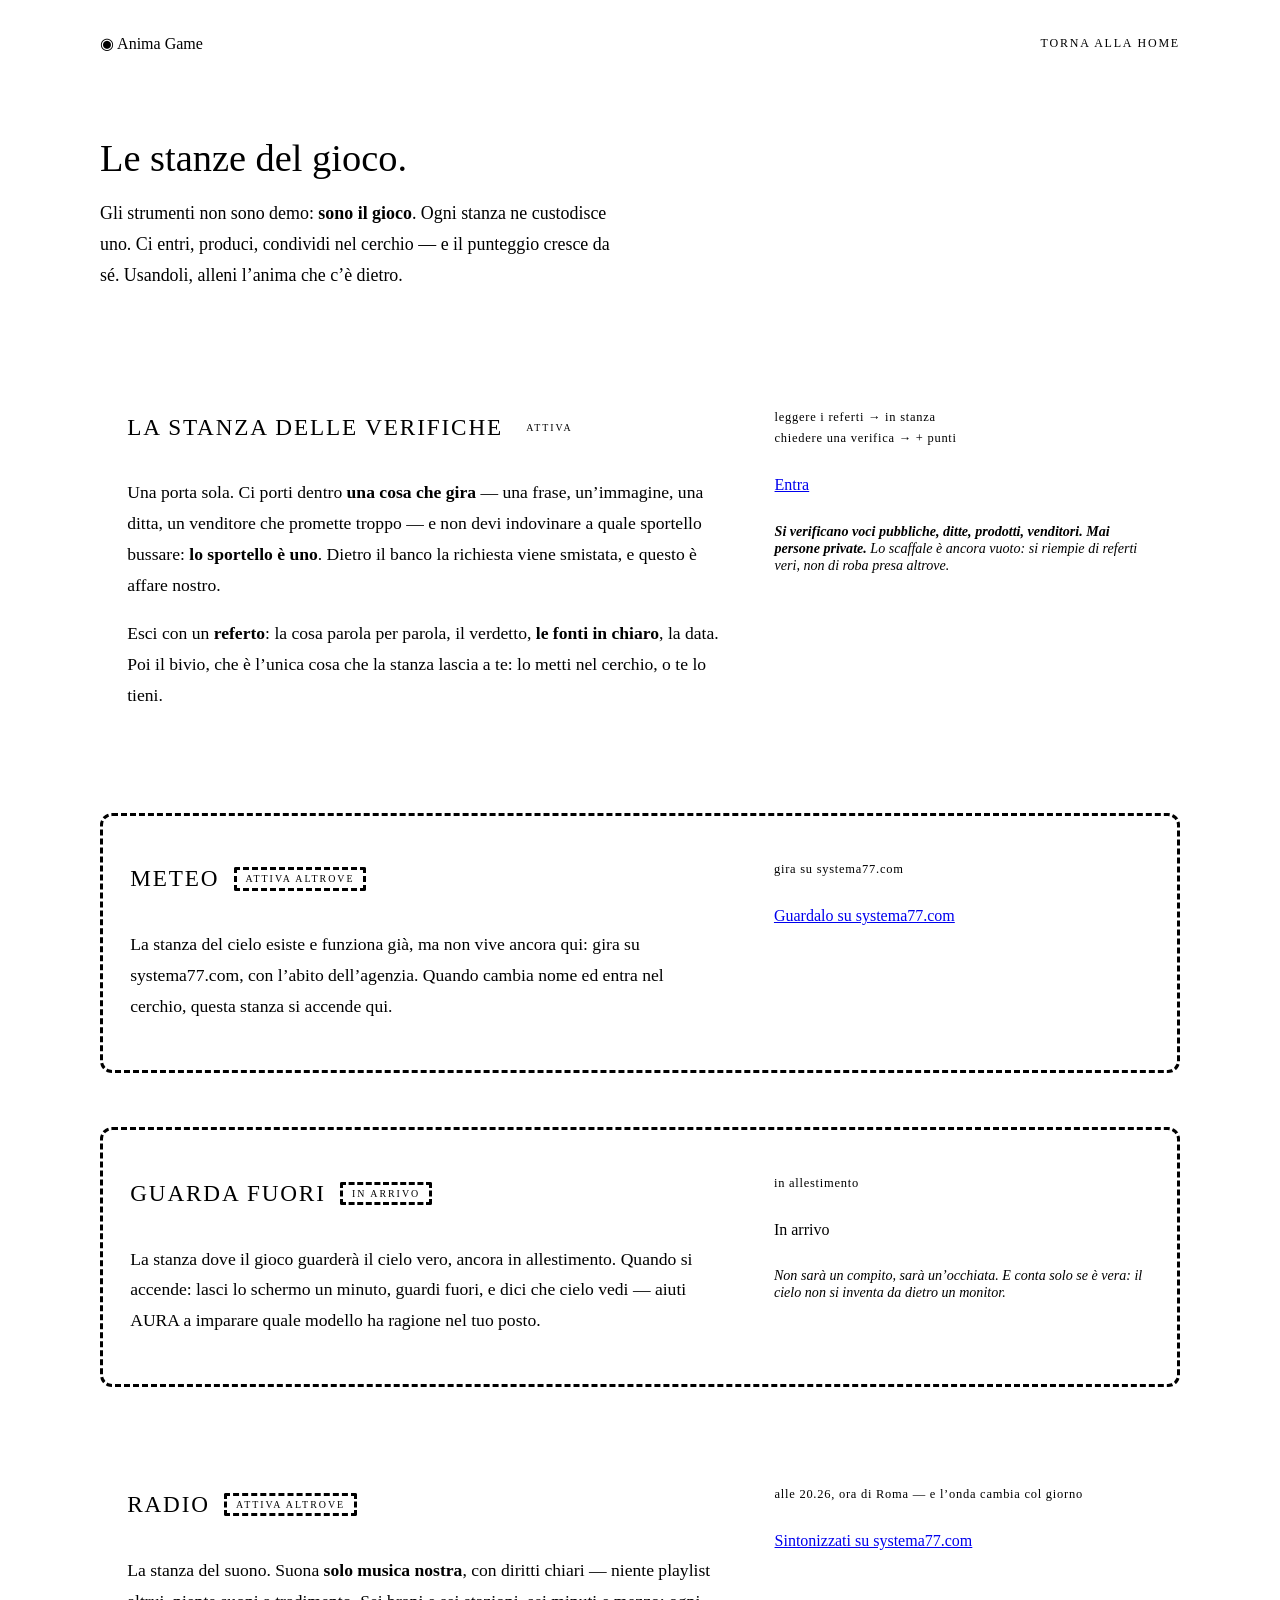
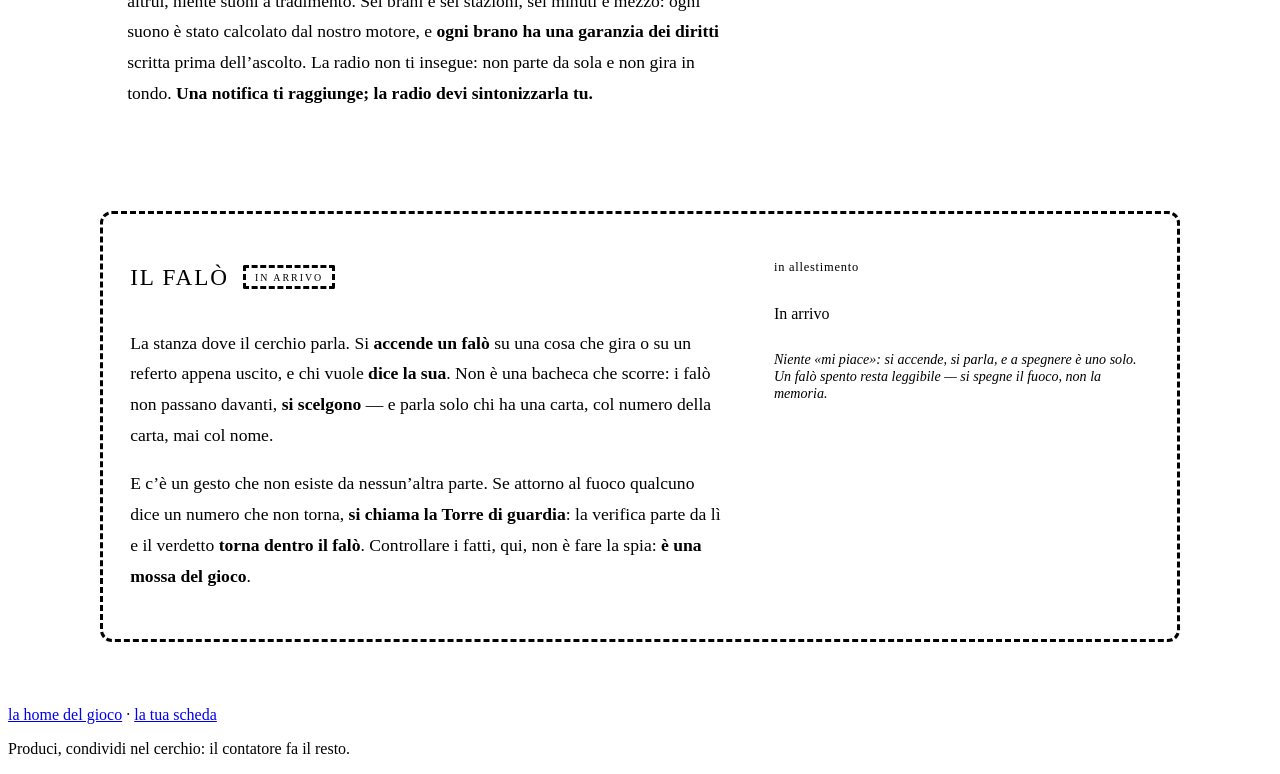
==== strumenti.html @ 0161a8e8 "La radio non e' piu' «in accordatura»: e' accesa, e vive altrove Il giro della galassia l'ha trovata" ====
<!doctype html>
<html lang="it">
<head>
<meta charset="utf-8">
<meta name="viewport" content="width=device-width, initial-scale=1">
<title>Le stanze — ANIMA GAME</title>
<meta name="description" content="Le stanze di ANIMA GAME: verifiche, meteo, radio, il falò. Gli strumenti sono il gioco.">
<link rel="icon" type="image/svg+xml" href="assets/favicon.svg">
<link rel="preconnect" href="https://fonts.googleapis.com">
<link rel="preconnect" href="https://fonts.gstatic.com" crossorigin>
<link rel="stylesheet" href="https://fonts.googleapis.com/css2?family=Newsreader:ital,opsz,wght@0,6..72,400;0,6..72,600;1,6..72,400&family=Share+Tech+Mono&display=swap">
<link rel="stylesheet" href="assets/stile.css">
<style>
  .testata {
    max-width: 1080px;
    margin: 0 auto;
    padding: 1.6rem 1.5rem 0;
    display: flex;
    justify-content: space-between;
    align-items: center;
    gap: 1rem;
  }
  .testata a {
    font-family: var(--font-mono);
    font-size: .75rem;
    letter-spacing: .15em;
    text-transform: uppercase;
    color: var(--muto);
    text-decoration: none;
    border-bottom: 1px solid var(--linea);
  }
  .testata a:hover { color: var(--verde); border-color: var(--verde); }

  .apertura {
    max-width: 1080px;
    margin: 0 auto;
    padding: 3.2rem 1.5rem 0;
    animation: salita .7s ease-out both;
  }
  .apertura h1 {
    font-size: clamp(1.6rem, 4.5vw, 2.4rem);
    font-weight: 400;
    margin-bottom: .8rem;
  }
  .apertura h1 b { color: var(--verde); font-weight: 400; }
  .apertura .sotto {
    color: var(--muto);
    max-width: 58ch;
    font-size: clamp(1rem, 2.2vw, 1.12rem);
    line-height: 1.75;
  }
  .apertura .sotto strong { color: var(--carta); }

  .stanza {
    max-width: 1080px;
    margin: 0 auto;
    padding: 3.4rem 1.5rem 0;
    scroll-margin-top: 1.5rem;
  }
  .stanza:last-of-type { padding-bottom: 4rem; }
  .stanza-corpo {
    background: var(--fondo);
    border: 1px solid var(--linea);
    border-radius: 12px;
    padding: 1.9rem 1.7rem;
    display: grid;
    grid-template-columns: 1fr;
    gap: 1.1rem;
  }
  @media (min-width: 760px) {
    .stanza-corpo { grid-template-columns: 3fr 2fr; align-items: start; gap: 2rem; }
  }
  .stanza.spenta .stanza-corpo { border-style: dashed; }
  /* Vero e funzionante, ma non ancora di casa qui: verde (funziona) + bordo
     tratteggiato (non ha ancora la sua stanza nel cerchio). Stessa regola di
     index.html (JUDY, 2026-09-04); estesa qui da D.R.A.G.O. lo stesso giorno. */
  /* Il badge di stato non aveva NESSUNA regola in questa pagina: «attiva» e
     «in arrivo» uscivano come testo nudo, nel font del corpo. Stesse regole di
     index.html, così le due pagine dicono la stessa cosa nello stesso modo. */
  .stato {
    font-family: var(--font-mono);
    font-size: .62rem;
    letter-spacing: .2em;
    text-transform: uppercase;
    color: var(--verde);
    border: 1px solid var(--linea);
    border-radius: 2px;
    padding: .2rem .55rem;
    white-space: nowrap;
  }
  .stato.spento { color: var(--muto); border-style: dashed; }
  .stato.altrove { border-style: dashed; }
  .stanza.altrove .stanza-corpo { border-style: dashed; }
  .stanza-testa {
    display: flex;
    align-items: center;
    gap: .9rem;
    margin-bottom: .7rem;
  }
  .stanza-testa h2 {
    font-family: var(--font-mono);
    font-size: clamp(1.15rem, 3vw, 1.45rem);
    letter-spacing: .08em;
    text-transform: uppercase;
    color: var(--carta);
    font-weight: 400;
  }
  .stanza-desc {
    color: var(--muto);
    font-size: clamp(1rem, 2.2vw, 1.1rem);
    line-height: 1.75;
  }
  .stanza-desc strong { color: var(--carta); }
  .stanza-lato {
    border-left: 2px solid var(--verde);
    padding-left: 1.2rem;
    display: flex;
    flex-direction: column;
    gap: .9rem;
  }
  .stanza.spenta .stanza-lato { border-left-color: var(--linea); }
  .stanza-punti {
    font-family: var(--font-mono);
    font-size: .78rem;
    letter-spacing: .06em;
    line-height: 1.7;
    color: var(--muto);
  }
  .stanza-punti b { color: var(--verde); font-weight: 400; }
  .stanza-nota {
    font-size: .88rem;
    font-style: italic;
    color: var(--muto);
  }
</style>
</head>
<body>

  <header class="testata">
    <span class="marca">&#9673; Anima Game</span>
    <a href="gioco.html">torna alla home</a>
  </header>

  <section class="apertura">
    <h1>Le <b>stanze</b> del gioco.</h1>
    <p class="sotto">Gli strumenti non sono demo: <strong>sono il gioco</strong>.
       Ogni stanza ne custodisce uno. Ci entri, produci, condividi nel cerchio —
       e il punteggio cresce da sé. Usandoli, alleni l&rsquo;anima che c&rsquo;è dietro.</p>
  </section>

  <!-- ═══ LA PORTA UNICA DELLE VERIFICHE ═══
       Ordine del Direttore, 30/08: UNA porta di verifica invece di due —
       «se non è chiaro, il giocatore sbaglierà». Qui c'erano due stanze
       (affermazioni da una parte, contenuti sospetti dall'altra) e il
       giocatore doveva scegliere PRIMA di sapere cosa aveva in mano: una
       decisione nostra, scaricata su di lui. Adesso è un banco solo, e chi
       smista sta dietro.
       ⛔ I due «Entra» puntavano a cyberboomer.io — il banco privato del
       Direttore, dove il giocatore non entrerà. Tolti: la stanza è in casa,
       ed è `verifiche.html`.
       ⬜ NOME-DEFINITIVO: «la stanza delle verifiche» è un segnaposto neutro.
       Il nome vero lo sceglie il Direttore. Qui e nel <h2> qui sotto. -->
  <section class="stanza" id="verifiche">
    <div class="stanza-corpo">
      <div>
        <div class="stanza-testa">
          <h2 data-nome="segnaposto">La stanza delle verifiche</h2>
          <span class="stato">attiva</span>
        </div>
        <p class="stanza-desc">Una porta sola. Ci porti dentro <strong>una cosa che
           gira</strong> — una frase, un&rsquo;immagine, una ditta, un venditore che
           promette troppo — e non devi indovinare a quale sportello bussare:
           <strong>lo sportello è uno</strong>. Dietro il banco la richiesta viene
           smistata, e questo è affare nostro.</p>
        <p class="stanza-desc" style="margin-top:1rem">Esci con un <strong>referto</strong>:
           la cosa parola per parola, il verdetto, <strong>le fonti in chiaro</strong>,
           la data. Poi il bivio, che è l&rsquo;unica cosa che la stanza lascia a te:
           lo metti nel cerchio, o te lo tieni.</p>
      </div>
      <div class="stanza-lato">
        <p class="stanza-punti">leggere i referti → in stanza<br>chiedere una verifica → <b>+ punti</b></p>
        <a class="btn" href="verifiche.html">Entra</a>
        <p class="stanza-nota"><b>Si verificano voci pubbliche, ditte, prodotti,
           venditori. Mai persone private.</b> Lo scaffale è ancora vuoto: si riempie
           di referti veri, non di roba presa altrove.</p>
      </div>
    </div>
  </section>

  <!-- Era "in arrivo": falso dal 19/08, il motore (AURA) è online. Non ha ancora
       una stanza sua qui dentro, quindi non è "attiva" come le altre: è vera e
       funziona altrove. Nessun indirizzo cyberboomer.io ai giocatori: l'indirizzo
       pubblico è quello dell'agenzia. Stessa correzione di index.html. -->
  <section class="stanza altrove" id="meteo">
    <div class="stanza-corpo">
      <div>
        <div class="stanza-testa"><h2>Meteo</h2><span class="stato altrove">attiva altrove</span></div>
        <p class="stanza-desc">La stanza del cielo esiste e funziona gi&agrave;, ma non vive ancora qui:
           gira su systema77.com, con l&rsquo;abito dell&rsquo;agenzia. Quando cambia
           nome ed entra nel cerchio, questa stanza si accende qui.</p>
      </div>
      <div class="stanza-lato">
        <p class="stanza-punti">gira su systema77.com</p>
        <a class="btn" href="https://systema77.com/aura.html">Guardalo su systema77.com</a>
      </div>
    </div>
  </section>

  <!-- Stanza «guarda fuori» (nome di lavoro) — parole di ECHO, AURA/PAROLE-AURA-2077.md §g.
       Stato di default: in arrivo (AURA.ACCESE è false in assets/config.js). Lo script in
       fondo alla pagina la accende quando il backend risponde davvero: un solo punto da
       cambiare (config.js), qui non si tocca nulla a mano.
       ⛔ Nessun numero di punti in chiaro — dottrina della home («non ce n'è una quinta»). -->
  <section class="stanza spenta" id="guarda-fuori">
    <div class="stanza-corpo">
      <div>
        <div class="stanza-testa"><h2>Guarda fuori</h2><span class="stato spento">in arrivo</span></div>
        <p class="stanza-desc" data-stato="spenta">La stanza dove il gioco guarderà il cielo vero,
           ancora in allestimento. Quando si accende: lasci lo schermo un minuto, guardi fuori,
           e dici che cielo vedi — aiuti AURA a imparare quale modello ha ragione nel tuo posto.</p>
        <p class="stanza-desc" data-stato="attiva" hidden>La stanza dove il gioco guarda il cielo
           vero. Lasci lo schermo un minuto, ti affacci &mdash; o esci &mdash; e dici che cielo vedi
           e che vento senti, nel tuo posto. AURA lo confronta con i tre modelli che prova ogni sera,
           e impara chi ha ragione lì, non in generale.</p>
        <p class="stanza-desc" data-stato="attiva" hidden style="margin-top:1rem">Non è un compito,
           è un&rsquo;occhiata: un cielo, un vento, una riga se vuoi. Una al giorno per posto &mdash;
           così il cerchio insegna al motore a fidarsi del posto giusto.</p>
      </div>
      <div class="stanza-lato">
        <p class="stanza-punti" data-stato="spenta">in allestimento</p>
        <p class="stanza-punti" data-stato="attiva" hidden>un minuto &rarr; punti, ogni giorno</p>
        <span class="btn presto" id="guarda-fuori-btn" aria-disabled="true">In arrivo</span>
        <p class="stanza-nota" data-stato="spenta">Non sarà un compito, sarà un&rsquo;occhiata. E conta
           solo se è vera: il cielo non si inventa da dietro un monitor.</p>
      </div>
    </div>
  </section>

  <section class="stanza" id="radio">
    <div class="stanza-corpo">
      <div>
        <!-- ⚠️ 14/09 — qui c'era scritto «05/09: il Direttore ha aperto la radio
             e non suona». Vero quel giorno, falso dal 06/09: la radio non era
             rotta, non parte da sola per dottrina. ACCESA nel registro dal
             14/09, e vive su systema77.com: «attiva altrove», come AURA. — JUDY -->
        <div class="stanza-testa"><h2>Radio</h2><span class="stato altrove">attiva altrove</span></div>
        <p class="stanza-desc">La stanza del suono. Suona <strong>solo musica nostra</strong>,
           con diritti chiari — niente playlist altrui, niente suoni a tradimento.
           Sei brani e sei stazioni, sei minuti e mezzo: ogni suono è stato calcolato dal
           nostro motore, e <strong>ogni brano ha una garanzia dei diritti</strong> scritta
           prima dell&rsquo;ascolto. La radio non ti insegue: non parte da sola e non gira
           in tondo. <strong>Una notifica ti raggiunge; la radio devi sintonizzarla tu.</strong></p>
      </div>
      <div class="stanza-lato">
        <p class="stanza-punti">alle 20.26, ora di Roma &mdash; e l&rsquo;onda cambia col giorno</p>
        <a class="btn" href="https://systema77.com/radio.html">Sintonizzati su systema77.com</a>
      </div>
    </div>
  </section>

  <!-- Stanza D — IL FALÒ. Ordine del Direttore 08/08, direzione JUDY
       (JUDY/PROGETTO-FALO-interazioni-cerchio.md · fase F1 «si parla» = ECHO+SQUELCH).
       ⛔ NESSUN NUMERO: i punti del falò (v1.1) aspettano la ratifica del Direttore.
       ⛔ Lessico vietato: forum, thread, feed, commenti, post, social, moderatori. -->
  <section class="stanza spenta" id="falo">
    <div class="stanza-corpo">
      <div>
        <div class="stanza-testa"><h2>Il falò</h2><span class="stato spento">in arrivo</span></div>
        <p class="stanza-desc">La stanza dove il cerchio parla. Si <strong>accende un
           falò</strong> su una cosa che gira o su un referto appena uscito, e chi vuole
           <strong>dice la sua</strong>. Non è una bacheca che scorre: i falò non passano
           davanti, <strong>si scelgono</strong> — e parla solo chi ha una carta,
           col numero della carta, mai col nome.</p>
        <p class="stanza-desc" style="margin-top:1rem">E c&rsquo;è un gesto che non
           esiste da nessun&rsquo;altra parte. Se attorno al fuoco qualcuno dice un
           numero che non torna, <strong>si chiama la Torre di guardia</strong>: la
           verifica parte da lì e il verdetto <strong>torna dentro il falò</strong>.
           Controllare i fatti, qui, non è fare la spia: <strong>è una mossa del
           gioco</strong>.</p>
      </div>
      <div class="stanza-lato">
        <p class="stanza-punti">in allestimento</p>
        <span class="btn presto" aria-disabled="true">In arrivo</span>
        <p class="stanza-nota">Niente «mi piace»: si accende, si parla, e a spegnere
           è uno solo. Un falò spento resta leggibile — si spegne il fuoco, non la memoria.</p>
      </div>
    </div>
  </section>

  <footer class="footer">
    <div class="footer-domini">
      <a href="gioco.html">la home del gioco</a>
      <span class="sep">&middot;</span>
      <a href="scheda.html">la tua scheda</a>
    </div>
    <p class="footer-nota">Produci, condividi nel cerchio: il contatore fa il resto.</p>
  </footer>

<!-- ⛔ Qui c'era uno <script> che leggeva la data dell'ultima risposta da
     un file di dati sulla console (`cyberboomer.io/data/…`). Il pescaggio è tolto il
     30/08: cyberboomer.io è il banco privato del Direttore, non una sorgente
     del gioco, e questa pagina è pubblica due volte (sito + raw).
     Il principio di quello script resta buono e vale ancora: una data scritta
     a mano invecchia il giorno dopo e nessuno se ne accorge. Quando SQUELCH
     accende `GET /verifiche` (contratto in `assets/config.js`), la riga torna
     — letta dai referti veri del gioco. Fino ad allora non si scrive niente:
     nessuna data è meglio di una data vecchia, e MOLTO meglio di una presa
     dal banco sbagliato. -->
<!-- Accende la stanza «guarda fuori» SOLO se il backend esiste ed è dichiarato
     acceso in assets/config.js — stesso principio di degrado onesto delle
     altre stanze: di default la sezione sopra resta "in arrivo", nessuna finta. -->
<script src="assets/config.js"></script>
<script>
(function () {
  var CFG = window.AnimaConfig || {};
  var AURA = CFG.AURA || {};
  var stanza = document.getElementById('guarda-fuori');
  if (!stanza || !(CFG.BACKEND_URL && AURA.ACCESE)) return;

  stanza.classList.remove('spenta');
  var stato = stanza.querySelector('.stato');
  if (stato) { stato.textContent = 'attiva'; stato.classList.remove('spento'); }

  var tutte = stanza.querySelectorAll('[data-stato]');
  for (var i = 0; i < tutte.length; i++) {
    tutte[i].hidden = (tutte[i].getAttribute('data-stato') !== 'attiva');
  }

  var bottone = document.getElementById('guarda-fuori-btn');
  if (bottone) {
    var a = document.createElement('a');
    a.className = 'btn';
    a.href = 'guarda-fuori.html';
    a.textContent = 'Entra';
    bottone.replaceWith(a);
  }
})();
</script>
<!-- creato da ECHO, 2026-08-02, su direzione JUDY
     · le due porte di verifica diventano una, JUDY 2026-08-30
     · stanza «guarda fuori» (nome di lavoro) e accensione condizionale, JUDY 2026-09-04 -->
</body>
</html>
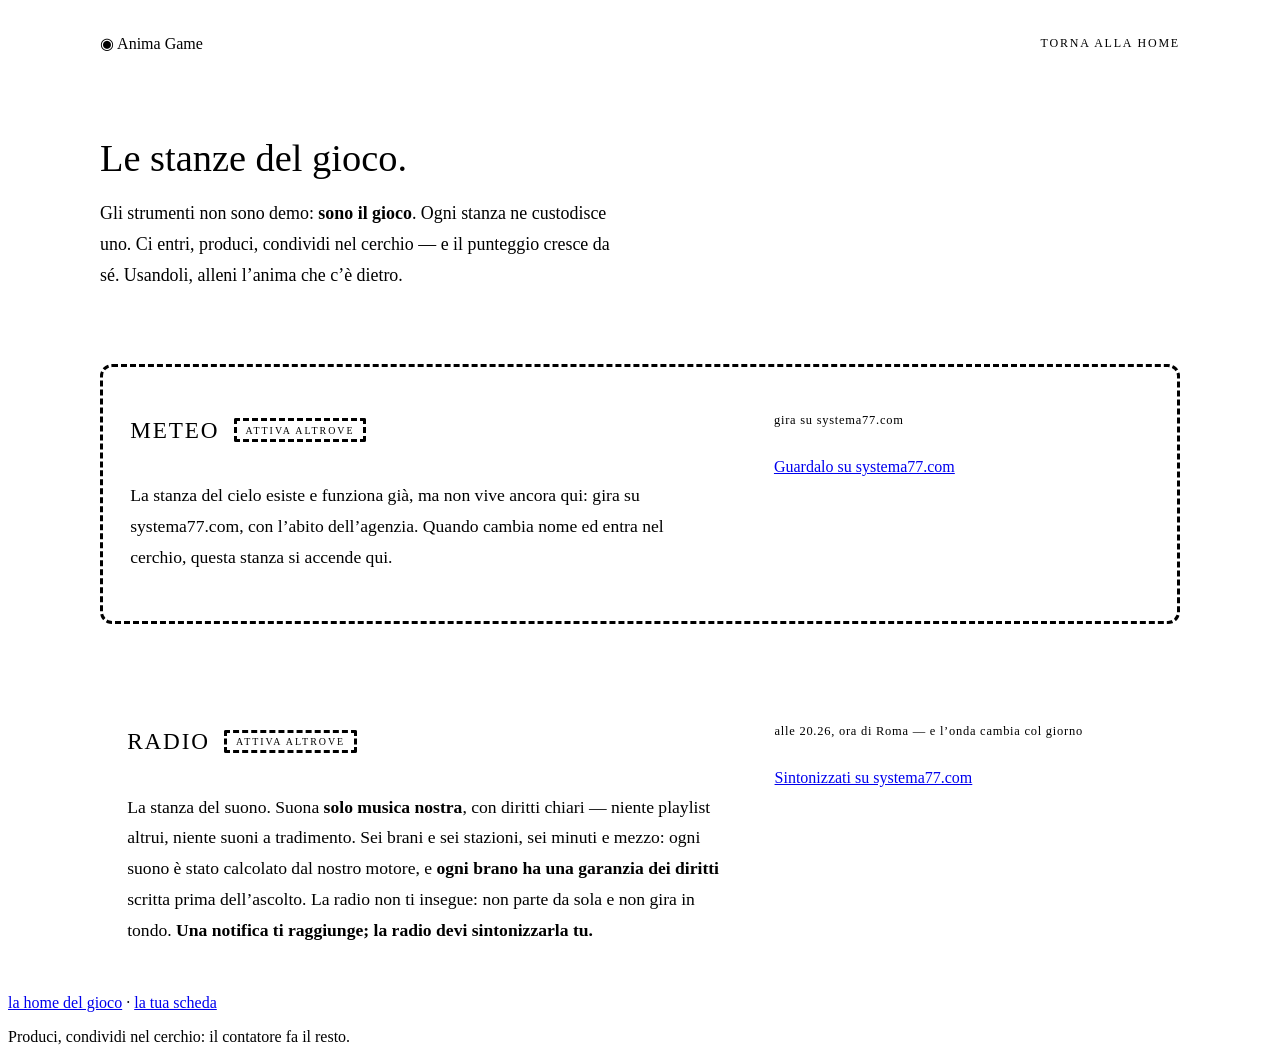
==== commit 3e4dac25: "Le stanze si accendono dalla macchina, non dalla penna Ordine del Direttore, 15/09: una stanza spent" ====
--- a/strumenti.html
+++ b/strumenti.html
@@ -10,6 +10,16 @@
 <link rel="preconnect" href="https://fonts.gstatic.com" crossorigin>
 <link rel="stylesheet" href="https://fonts.googleapis.com/css2?family=Newsreader:ital,opsz,wght@0,6..72,400;0,6..72,600;1,6..72,400&family=Share+Tech+Mono&display=swap">
 <link rel="stylesheet" href="assets/stile.css">
+<style>
+/* ⚠️ `hidden` È UN ATTRIBUTO, E QUALUNQUE `display:` DEL FOGLIO LO BATTE.
+   Misurato il 15/09 in un browser vero: in gioco.html le tre stanze governate
+   dalla macchina restavano VISIBILI con hidden messo, perche' `.card` dichiara
+   un display. L'interruttore c'era e la pagina lo ignorava — lo stesso guasto
+   che questa regola esiste per chiudere, un piano piu' sotto.
+   Vale SOLO per le stanze legate a config.js: non tocca nessun altro hidden.
+   — JUDY 15/09 */
+[data-macchina][hidden]{display:none!important}
+</style>
 <style>
   .testata {
     max-width: 1080px;
@@ -160,7 +170,7 @@
        ed è `verifiche.html`.
        ⬜ NOME-DEFINITIVO: «la stanza delle verifiche» è un segnaposto neutro.
        Il nome vero lo sceglie il Direttore. Qui e nel <h2> qui sotto. -->
-  <section class="stanza" id="verifiche">
+  <section class="stanza" id="verifiche" data-macchina="VERIFICHE.ACCESE" hidden>
     <div class="stanza-corpo">
       <div>
         <div class="stanza-testa">
@@ -211,7 +221,7 @@
        fondo alla pagina la accende quando il backend risponde davvero: un solo punto da
        cambiare (config.js), qui non si tocca nulla a mano.
        ⛔ Nessun numero di punti in chiaro — dottrina della home («non ce n'è una quinta»). -->
-  <section class="stanza spenta" id="guarda-fuori">
+  <section class="stanza spenta" id="guarda-fuori" data-macchina="AURA.ACCESE" hidden>
     <div class="stanza-corpo">
       <div>
         <div class="stanza-testa"><h2>Guarda fuori</h2><span class="stato spento">in arrivo</span></div>
@@ -229,7 +239,7 @@
       <div class="stanza-lato">
         <p class="stanza-punti" data-stato="spenta">in allestimento</p>
         <p class="stanza-punti" data-stato="attiva" hidden>un minuto &rarr; punti, ogni giorno</p>
-        <span class="btn presto" id="guarda-fuori-btn" aria-disabled="true">In arrivo</span>
+        <span class="btn presto" data-apre="guarda-fuori.html" aria-disabled="true">In arrivo</span>
         <p class="stanza-nota" data-stato="spenta">Non sarà un compito, sarà un&rsquo;occhiata. E conta
            solo se è vera: il cielo non si inventa da dietro un monitor.</p>
       </div>
@@ -262,7 +272,7 @@
        (JUDY/PROGETTO-FALO-interazioni-cerchio.md · fase F1 «si parla» = ECHO+SQUELCH).
        ⛔ NESSUN NUMERO: i punti del falò (v1.1) aspettano la ratifica del Direttore.
        ⛔ Lessico vietato: forum, thread, feed, commenti, post, social, moderatori. -->
-  <section class="stanza spenta" id="falo">
+  <section class="stanza spenta" id="falo" data-macchina="FALO.ACCESO" hidden>
     <div class="stanza-corpo">
       <div>
         <div class="stanza-testa"><h2>Il falò</h2><span class="stato spento">in arrivo</span></div>
@@ -310,6 +320,7 @@
      acceso in assets/config.js — stesso principio di degrado onesto delle
      altre stanze: di default la sezione sopra resta "in arrivo", nessuna finta. -->
 <script src="assets/config.js"></script>
+<script src="assets/stanze.js"></script>
 <script>
 (function () {
   var CFG = window.AnimaConfig || {};
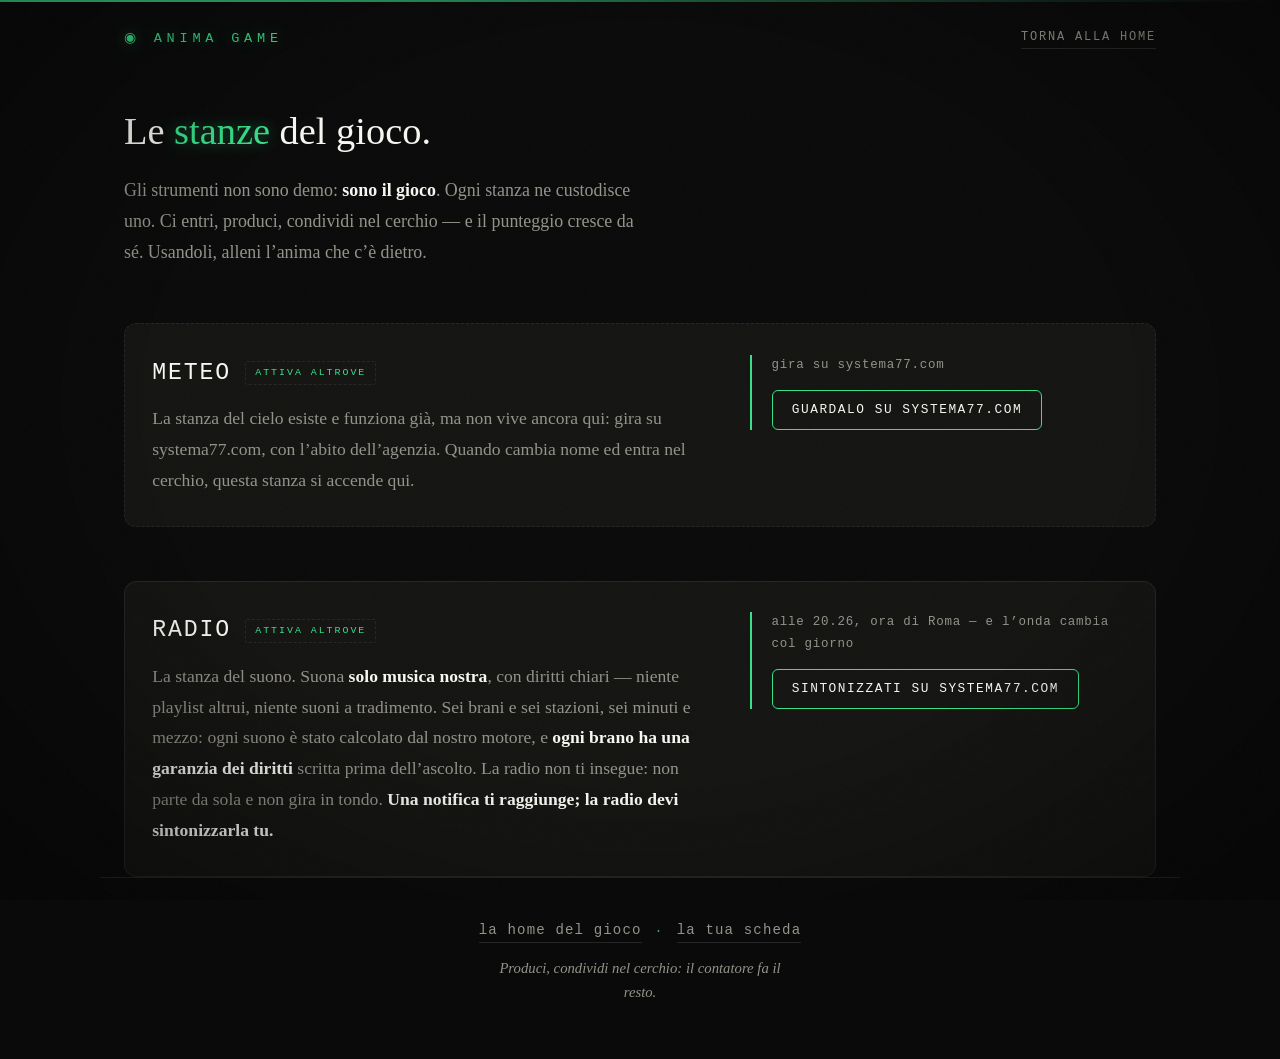
==== commit e343c1bd: "canone v3: galassia.css, 2 font Fetta 1 del piano Galassia V3 (JUDY-46 = 1): galassia.css nella radi" ====
--- a/strumenti.html
+++ b/strumenti.html
@@ -1,14 +1,11 @@
 <!doctype html>
-<html lang="it">
+<html data-casa="gioco" lang="it">
 <head>
 <meta charset="utf-8">
 <meta name="viewport" content="width=device-width, initial-scale=1">
 <title>Le stanze — ANIMA GAME</title>
 <meta name="description" content="Le stanze di ANIMA GAME: verifiche, meteo, radio, il falò. Gli strumenti sono il gioco.">
 <link rel="icon" type="image/svg+xml" href="assets/favicon.svg">
-<link rel="preconnect" href="https://fonts.googleapis.com">
-<link rel="preconnect" href="https://fonts.gstatic.com" crossorigin>
-<link rel="stylesheet" href="https://fonts.googleapis.com/css2?family=Newsreader:ital,opsz,wght@0,6..72,400;0,6..72,600;1,6..72,400&family=Share+Tech+Mono&display=swap">
 <link rel="stylesheet" href="assets/stile.css">
 <style>
 /* ⚠️ `hidden` È UN ATTRIBUTO, E QUALUNQUE `display:` DEL FOGLIO LO BATTE.
@@ -143,6 +140,8 @@
     color: var(--muto);
   }
 </style>
+<link rel="stylesheet" href="https://fonts.googleapis.com/css2?family=Newsreader:ital,opsz,wght@0,6..72,400;0,6..72,600;1,6..72,400&family=Share+Tech+Mono&display=swap">
+<link rel="stylesheet" href="galassia.css">
 </head>
 <body>
 
--- a/assets/stile.css
+++ b/assets/stile.css
@@ -0,0 +1,242 @@
+/* ANIMA GAME — VERDE su NERO (direzione JUDY, DA-JUDY→ECHO 01/08)
+   Il colore dei terminali, del «play», della crescita. Il verde è ACCENTO
+   (punteggi, stati, azioni, il cursore), mai fondale: il nero domina.
+   Mono = macchina (dati, punteggi, etichette) · Serif = umano (la voce del gioco).
+   — creato da ECHO, 2026-08-01 · ridipinto su direzione JUDY, 2026-08-02 */
+
+*, *::before, *::after { margin: 0; padding: 0; box-sizing: border-box; }
+
+:root {
+  --nero:        #0A0A0A;
+  --fondo:       #121210;   /* superficie appena sollevata */
+  --verde:       #38E08A;
+  --verde-soft:  rgba(56, 224, 138, .08);
+  --carta:       #F7F7F2;
+  --muto:        #8F8A82;
+  --linea:       #2A2A26;
+  --font-mono:  'Share Tech Mono', 'Courier New', 'Lucida Console', monospace;
+  --font-serif: 'Newsreader', 'Georgia', serif;
+}
+
+html { scroll-behavior: smooth; }
+
+body {
+  background: var(--nero);
+  color: var(--carta);
+  font-family: var(--font-serif);
+  line-height: 1.6;
+  min-height: 100vh;
+  overflow-x: hidden;
+}
+
+/* vignetta: il buio chiude ai bordi */
+body::before {
+  content: '';
+  position: fixed;
+  inset: 0;
+  pointer-events: none;
+  z-index: 9998;
+  background: radial-gradient(ellipse at 50% 45%, transparent 55%, rgba(0, 0, 0, .5) 100%);
+}
+
+/* grana leggera (~3%) */
+body::after {
+  content: '';
+  position: fixed;
+  inset: 0;
+  pointer-events: none;
+  z-index: 9999;
+  opacity: .03;
+  background-image: url("data:image/svg+xml,%3Csvg xmlns='http://www.w3.org/2000/svg' width='140' height='140'%3E%3Cfilter id='n'%3E%3CfeTurbulence type='fractalNoise' baseFrequency='0.9' numOctaves='2' stitchTiles='stitch'/%3E%3C/filter%3E%3Crect width='100%25' height='100%25' filter='url(%23n)'/%3E%3C/svg%3E");
+}
+
+/* ── tipografia di servizio ── */
+.marca {
+  font-family: var(--font-mono);
+  letter-spacing: .35em;
+  font-size: .85rem;
+  color: var(--verde);
+  text-transform: uppercase;
+}
+
+/* il cursore del terminale: l'accento che respira */
+.cursore::after {
+  content: '▮';
+  color: var(--verde);
+  margin-left: .3em;
+  animation: lampeggio 1.1s steps(2) infinite;
+}
+@keyframes lampeggio { 50% { opacity: 0; } }
+
+.etichetta {
+  font-family: var(--font-mono);
+  font-size: clamp(.7rem, 1.8vw, .85rem);
+  letter-spacing: .35em;
+  text-transform: uppercase;
+  color: var(--muto);
+  display: flex;
+  align-items: center;
+  gap: .9rem;
+}
+.etichetta::after {
+  content: '';
+  flex: 1;
+  height: 1px;
+  background: linear-gradient(90deg, var(--linea), transparent);
+}
+
+/* ── struttura ── */
+.sezione {
+  max-width: 1080px;
+  margin: 0 auto;
+  padding: 4.5rem 1.5rem;
+}
+.sezione .etichetta { margin-bottom: 2.2rem; }
+
+/* ── card ── */
+.card {
+  display: flex;
+  flex-direction: column;
+  background: var(--fondo);
+  border: 1px solid var(--linea);
+  border-radius: 10px;
+  padding: 1.6rem 1.4rem;
+  transition: border-color .3s ease, transform .3s ease;
+}
+.card:hover,
+.card:focus-within {
+  border-color: var(--verde);
+  transform: translateY(-3px);
+}
+.card h3 {
+  font-family: var(--font-mono);
+  font-size: 1.1rem;
+  letter-spacing: .06em;
+  color: var(--carta);
+  margin-bottom: .55rem;
+}
+.card p {
+  color: var(--muto);
+  font-size: .98rem;
+  line-height: 1.6;
+  margin-bottom: 1.3rem;
+  flex: 1;
+}
+
+/* ── bottoni ── */
+.btn {
+  display: inline-block;
+  align-self: flex-start;
+  font-family: var(--font-mono);
+  font-size: .8rem;
+  letter-spacing: .12em;
+  text-transform: uppercase;
+  text-decoration: none;
+  color: var(--carta);
+  background: transparent;
+  border: 1px solid var(--verde);
+  border-radius: 6px;
+  padding: .55rem 1.2rem;
+  /* Misurato dal collaudo del 04/09: un <button class="btn"> viene 34,6 px perché
+     eredita line-height «normal» dal browser, mentre un <a class="btn"> arriva a 40.
+     Un bottone si preme col dito: minimo 40 px per tutti. — D.R.A.G.O., 2026-09-04 */
+  min-height: 40px;
+  box-sizing: border-box;
+  line-height: 1.6;
+  cursor: pointer;
+  transition: background .25s ease;
+}
+.btn:hover { background: var(--verde-soft); }
+.btn:focus-visible { outline: 2px solid var(--verde); outline-offset: 3px; }
+.btn.presto {
+  color: var(--muto);
+  border-color: var(--linea);
+  cursor: not-allowed;
+  pointer-events: none;
+}
+
+/* ── pill di stato ── */
+.pill {
+  display: inline-block;
+  font-family: var(--font-mono);
+  font-size: .68rem;
+  letter-spacing: .22em;
+  text-transform: uppercase;
+  color: var(--verde);
+  border: 1px solid var(--linea);
+  border-radius: 2px;
+  padding: .45rem 1rem;
+}
+.pill.spenta { color: var(--muto); }
+
+/* ── footer costellazione ── */
+.footer {
+  max-width: 1080px;
+  margin: 0 auto;
+  padding: 2.6rem 1.5rem 3.4rem;
+  border-top: 1px solid var(--linea);
+  display: flex;
+  flex-direction: column;
+  align-items: center;
+  gap: .9rem;
+  text-align: center;
+}
+.footer-domini {
+  font-family: var(--font-mono);
+  font-size: clamp(.74rem, 2vw, .88rem);
+  letter-spacing: .08em;
+  color: var(--muto);
+  display: flex;
+  align-items: center;
+  gap: .8rem;
+  flex-wrap: wrap;
+  justify-content: center;
+}
+.footer-domini a {
+  color: var(--muto);
+  text-decoration: none;
+  border-bottom: 1px solid var(--linea);
+  transition: color .25s ease, border-color .25s ease;
+}
+.footer-domini a:hover,
+.footer-domini a:focus-visible {
+  color: var(--verde);
+  border-color: var(--verde);
+  outline: none;
+}
+.footer-domini .sep { color: var(--verde); opacity: .7; }
+.footer-nota {
+  font-family: var(--font-serif);
+  font-style: italic;
+  font-size: .92rem;
+  color: var(--muto);
+  max-width: 40ch;
+}
+
+@keyframes salita {
+  from { opacity: 0; transform: translateY(16px); }
+  to   { opacity: 1; transform: none; }
+}
+
+@media (prefers-reduced-motion: reduce) {
+  *, *::before, *::after { animation: none !important; }
+}
+
+/* ── LA LUCE 2077 — JUDY, 05/09 ──────────────────────────────────────────
+   Ordine del Direttore: «la 2077 è stupenda, falla anche nel gioco».
+   Stessa idea della vetrina di systema77.com, con l'unico colore di questa
+   casa: una riga al neon in cima a ogni pagina, un'alba verde che sale dal
+   bordo alto, e i pezzi già verdi (la marca, le parole forti) che emettono
+   luce invece di riceverla. Tutto FERMO: niente animazione, quindi il tetto
+   della luce non si tocca. Alfa dell'alba al 10%: il verde resta accento,
+   il nero resta fondale. */
+body {
+  border-top: 2px solid transparent;
+  border-image: linear-gradient(90deg, var(--verde) 0%, rgba(56, 224, 138, .35) 55%, transparent 100%) 1;
+  background-image: radial-gradient(60% 38% at 50% 0%, rgba(56, 224, 138, .10), transparent 70%);
+  background-repeat: no-repeat;
+}
+.marca,
+h1 b, h2 b, .detto b {
+  text-shadow: 0 0 16px rgba(56, 224, 138, .45);
+}
--- a/galassia.css
+++ b/galassia.css
@@ -0,0 +1,89 @@
+/* ◉ galassia.css — il canone di tutte le case di SYSTEMA 77 (Galassia V3, fetta 1)
+   Un file, identico nei 5 repo. Lo copia JUDY/identita/applica-canone.py, non si edita nel repo.
+
+   JUDY-46 = 1 (09/10/2026 19:25 UTC): due font per tutta la galassia.
+     NEWSREADER      → la voce umana: titoli e testo, in minuscolo, che si leggono.
+     SHARE TECH MONO → etichette, numeri, menu. Mai una frase: oltre sei parole è serif.
+   Escono Anton, Archivo Black, Courier Prime, Atkinson Hyperlegible, Iowan Old Style.
+
+   Due toni e un accento per casa: nero e carta ovunque; l'accento lo dice <html data-casa>.
+   I colori per casa vengono da systema77-site/stati-galassia.json (fissati il 05/10).
+   Si linka per ULTIMO nel <head>: i «ponti» qui sotto rimappano i nomi vecchi dei token
+   di ogni casa sul canone, e vincono perché arrivano dopo.
+
+   — creato da JUDY, 2026-10-11 */
+
+:root{
+  /* ── i due toni ── */
+  --nero:#0A0A0A;
+  --carta:#F7F7F2;
+  --testo:#C2C1B9;      /* 11,4:1 sul nero */
+  --muto:#94938A;       /*  6,9:1 sul nero */
+  --linea:#262626;
+  --linea-viva:#3A3A36;
+  --superficie:#141412;
+
+  /* ── gli accenti, uno per casa (si sceglie con data-casa, sotto) ── */
+  --giallo:#F2E205;     /* systema77.com */
+  --argento:#A9B8C6;    /* i lavori, lo studio */
+  --blu:#5C7CFF;        /* cyberboomer.ninja */
+  --verde:#38E08A;      /* animagame.io */
+  --oro:#FFC400;        /* lo shop — mai con il giallo nello stesso artefatto */
+  --ambra:#C9A15E;      /* anima.solar */
+  --accento:var(--giallo);
+
+  /* ── i due font ── */
+  --serif:'Newsreader',Georgia,serif;
+  --mono:'Share Tech Mono',ui-monospace,Menlo,monospace;
+
+  /* ── i ponti: i nomi vecchi di ogni casa puntano al canone ── */
+  /* systema77.com */
+  --anton:var(--serif); --archivo:var(--serif);
+  /* systema77.studio */
+  --bg:var(--nero); --fg:var(--carta); --mute:var(--muto); --line:var(--linea); --acc:var(--accento); --card:var(--superficie);
+  /* anima.solar */
+  --amber:var(--ambra); --hi:var(--carta); --lo:var(--muto);
+  /* animagame.io */
+  --fondo:var(--superficie); --font-mono:var(--mono); --font-serif:var(--serif);
+  /* cyberboomer.ninja */
+  --bg-deep:var(--nero); --bg-surface:var(--superficie); --voice:var(--accento);
+  --text-hi:var(--carta); --text-lo:var(--muto); --font-body:var(--serif);
+}
+html[data-casa="com"]   {--accento:var(--giallo)}
+html[data-casa="lavori"]{--accento:var(--argento)}
+html[data-casa="ninja"] {--accento:var(--blu)}
+html[data-casa="gioco"] {--accento:var(--verde)}
+html[data-casa="shop"]  {--accento:var(--oro)}
+html[data-casa="solar"] {--accento:var(--ambra)}
+
+/* ── la base: la stessa in ogni casa ── */
+body{font-family:var(--serif);background:var(--nero);color:var(--testo);line-height:1.6}
+h1,h2,h3{font-family:var(--serif);font-weight:600;color:var(--carta);letter-spacing:0}
+.etichetta,.g-etichetta{font-family:var(--mono);font-size:.78rem;letter-spacing:.16em;text-transform:uppercase;color:var(--muto)}
+:focus-visible{outline:2px solid var(--accento);outline-offset:3px}
+
+/* ── la testata unica (fetta 2): marca · Lavori · Servizi · Come lavoriamo · Shop · Contatti · ▶ Radio ── */
+.g-testata{position:sticky;top:0;z-index:20;display:flex;flex-wrap:wrap;align-items:stretch;background:var(--nero);border-bottom:2px solid var(--linea)}
+.g-testata .marca{display:flex;align-items:center;padding:.8rem 1.4rem;font-family:var(--mono);font-size:.82rem;letter-spacing:.26em;text-transform:uppercase;color:var(--accento);text-decoration:none}
+.g-menu{display:flex;flex:1 1 auto;flex-wrap:wrap}
+.g-menu a{font-family:var(--mono);font-size:.84rem;letter-spacing:.18em;text-transform:uppercase;color:var(--carta);text-decoration:none;padding:.8rem 1rem;border-left:2px solid var(--linea)}
+.g-menu a[aria-current]{border-bottom:3px solid var(--accento)}
+.g-radio{display:flex;align-items:center;margin-left:auto;padding:.6rem .9rem;font-family:var(--mono);font-size:.78rem;letter-spacing:.14em;text-transform:uppercase;color:var(--accento);text-decoration:none;border-left:2px solid var(--linea);white-space:nowrap}
+
+/* ── il piede unico (fetta 4): una riga, uguale in tutte le case ── */
+.g-piede{display:flex;flex-wrap:wrap;gap:.6rem 1.6rem;padding:1.4rem;border-top:2px solid var(--linea);font-family:var(--mono);font-size:.72rem;letter-spacing:.14em;text-transform:uppercase;color:var(--muto)}
+.g-piede a{color:var(--muto);text-decoration:none}
+.g-piede a:hover,.g-piede a:focus-visible{color:var(--carta)}
+
+/* ── la griglia dei lavori (fetta 3): carte uguali, al massimo 4 per riga, 0 frecce ── */
+.g-griglia{display:grid;gap:2px;grid-template-columns:repeat(auto-fill,minmax(260px,1fr));background:var(--linea)}
+.g-carta{display:grid;grid-template-rows:auto 1fr;background:var(--nero);color:inherit;text-decoration:none;min-height:100%}
+.g-carta img{width:100%;height:auto;aspect-ratio:2/1;object-fit:cover;display:block}
+.g-carta.quattro-terzi img{aspect-ratio:4/3}
+.g-carta .corpo{padding:.9rem 1rem 1.1rem;display:grid;gap:.3rem}
+.g-carta .nome{font-family:var(--serif);font-size:1.1rem;line-height:1.3;color:var(--carta)}
+.g-carta .mezzo{font-family:var(--mono);font-size:.72rem;letter-spacing:.14em;text-transform:uppercase;color:var(--accento)}
+.g-carta .anno{font-family:var(--mono);font-size:.72rem;letter-spacing:.1em;color:var(--muto)}
+.g-carta:hover .nome,.g-carta:focus-visible .nome{color:var(--accento)}
+@media(max-width:700px){.g-griglia{grid-template-columns:1fr 1fr}.g-carta .corpo{padding:.7rem .8rem .9rem}}
+@media(max-width:420px){.g-griglia{grid-template-columns:1fr}}
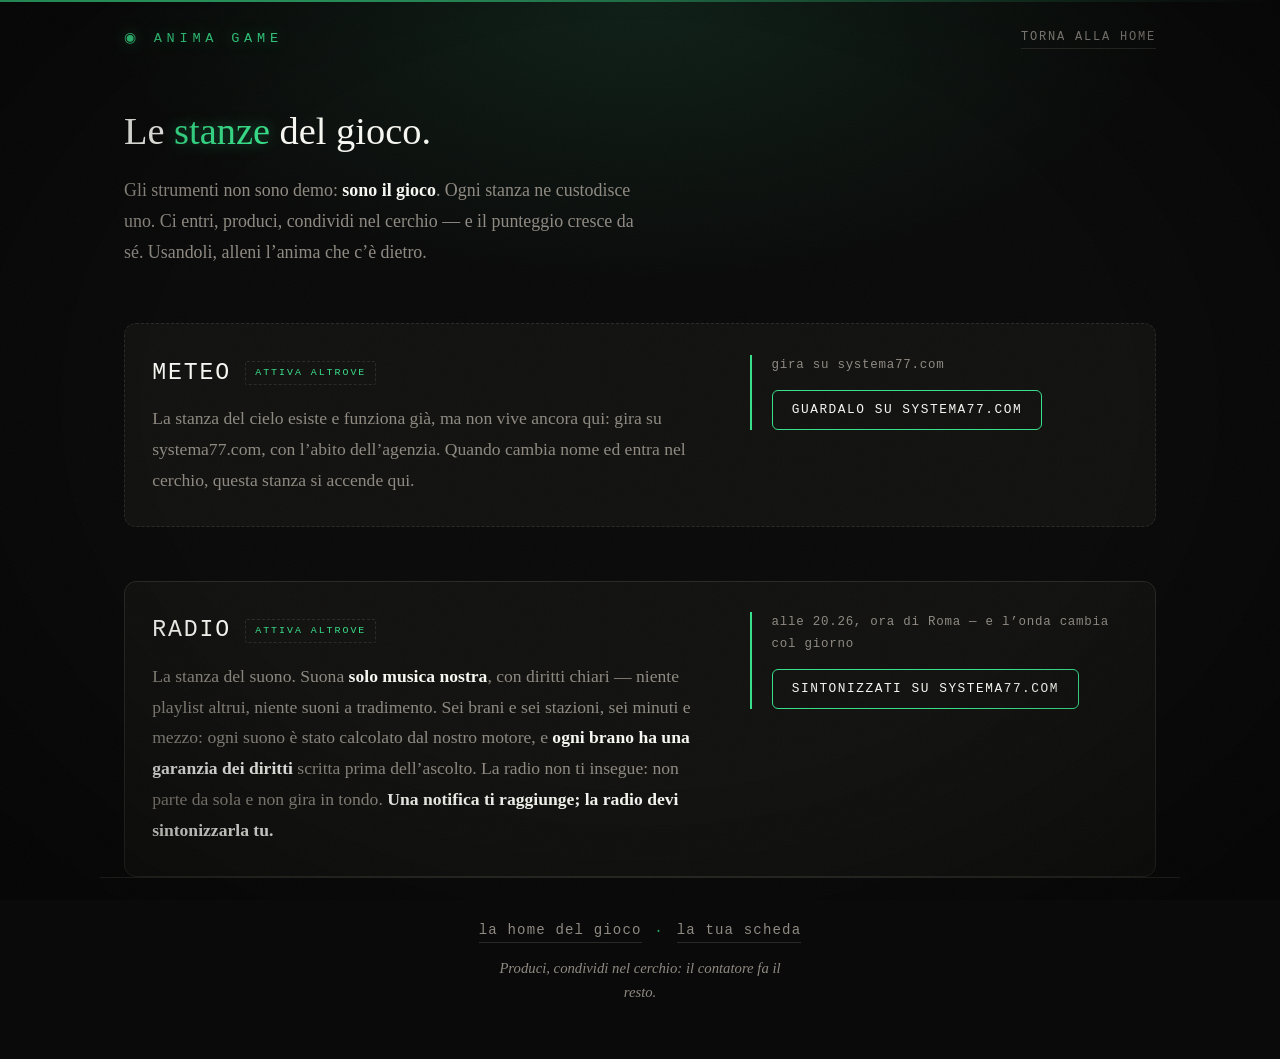
==== commit 45626693: "strumenti.html: tolte le menzioni di cyberboomer.io File: strumenti.html  Co-Authored-By: Claude <no" ====
--- a/strumenti.html
+++ b/strumenti.html
@@ -1,11 +1,14 @@
 <!doctype html>
-<html data-casa="gioco" lang="it">
+<html lang="it">
 <head>
 <meta charset="utf-8">
 <meta name="viewport" content="width=device-width, initial-scale=1">
 <title>Le stanze — ANIMA GAME</title>
 <meta name="description" content="Le stanze di ANIMA GAME: verifiche, meteo, radio, il falò. Gli strumenti sono il gioco.">
 <link rel="icon" type="image/svg+xml" href="assets/favicon.svg">
+<link rel="preconnect" href="https://fonts.googleapis.com">
+<link rel="preconnect" href="https://fonts.gstatic.com" crossorigin>
+<link rel="stylesheet" href="https://fonts.googleapis.com/css2?family=Newsreader:ital,opsz,wght@0,6..72,400;0,6..72,600;1,6..72,400&family=Share+Tech+Mono&display=swap">
 <link rel="stylesheet" href="assets/stile.css">
 <style>
 /* ⚠️ `hidden` È UN ATTRIBUTO, E QUALUNQUE `display:` DEL FOGLIO LO BATTE.
@@ -140,8 +143,6 @@
     color: var(--muto);
   }
 </style>
-<link rel="stylesheet" href="https://fonts.googleapis.com/css2?family=Newsreader:ital,opsz,wght@0,6..72,400;0,6..72,600;1,6..72,400&family=Share+Tech+Mono&display=swap">
-<link rel="stylesheet" href="galassia.css">
 </head>
 <body>
 
@@ -164,9 +165,8 @@
        giocatore doveva scegliere PRIMA di sapere cosa aveva in mano: una
        decisione nostra, scaricata su di lui. Adesso è un banco solo, e chi
        smista sta dietro.
-       ⛔ I due «Entra» puntavano a cyberboomer.io — il banco privato del
-       Direttore, dove il giocatore non entrerà. Tolti: la stanza è in casa,
-       ed è `verifiche.html`.
+       ⛔ I due «Entra» puntavano al banco privato del Direttore, dove il
+       giocatore non entrerà. Tolti: la stanza è in casa, ed è `verifiche.html`.
        ⬜ NOME-DEFINITIVO: «la stanza delle verifiche» è un segnaposto neutro.
        Il nome vero lo sceglie il Direttore. Qui e nel <h2> qui sotto. -->
   <section class="stanza" id="verifiche" data-macchina="VERIFICHE.ACCESE" hidden>
@@ -198,7 +198,7 @@
 
   <!-- Era "in arrivo": falso dal 19/08, il motore (AURA) è online. Non ha ancora
        una stanza sua qui dentro, quindi non è "attiva" come le altre: è vera e
-       funziona altrove. Nessun indirizzo cyberboomer.io ai giocatori: l'indirizzo
+       funziona altrove. Nessun indirizzo del banco privato ai giocatori: l'indirizzo
        pubblico è quello dell'agenzia. Stessa correzione di index.html. -->
   <section class="stanza altrove" id="meteo">
     <div class="stanza-corpo">
@@ -223,7 +223,7 @@
   <section class="stanza spenta" id="guarda-fuori" data-macchina="AURA.ACCESE" hidden>
     <div class="stanza-corpo">
       <div>
-        <div class="stanza-testa"><h2>Guarda fuori</h2><span class="stato spento">in arrivo</span></div>
+        <div class="stanza-testa"><h2>Guarda fuori</h2><span class="stato spento">chiuso per ora</span></div>
         <p class="stanza-desc" data-stato="spenta">La stanza dove il gioco guarderà il cielo vero,
            ancora in allestimento. Quando si accende: lasci lo schermo un minuto, guardi fuori,
            e dici che cielo vedi — aiuti AURA a imparare quale modello ha ragione nel tuo posto.</p>
@@ -238,7 +238,7 @@
       <div class="stanza-lato">
         <p class="stanza-punti" data-stato="spenta">in allestimento</p>
         <p class="stanza-punti" data-stato="attiva" hidden>un minuto &rarr; punti, ogni giorno</p>
-        <span class="btn presto" data-apre="guarda-fuori.html" aria-disabled="true">In arrivo</span>
+        <span class="btn presto" data-apre="guarda-fuori.html" aria-disabled="true">Chiuso per ora</span>
         <p class="stanza-nota" data-stato="spenta">Non sarà un compito, sarà un&rsquo;occhiata. E conta
            solo se è vera: il cielo non si inventa da dietro un monitor.</p>
       </div>
@@ -274,7 +274,7 @@
   <section class="stanza spenta" id="falo" data-macchina="FALO.ACCESO" hidden>
     <div class="stanza-corpo">
       <div>
-        <div class="stanza-testa"><h2>Il falò</h2><span class="stato spento">in arrivo</span></div>
+        <div class="stanza-testa"><h2>Il falò</h2><span class="stato spento">chiuso per ora</span></div>
         <p class="stanza-desc">La stanza dove il cerchio parla. Si <strong>accende un
            falò</strong> su una cosa che gira o su un referto appena uscito, e chi vuole
            <strong>dice la sua</strong>. Non è una bacheca che scorre: i falò non passano
@@ -289,7 +289,7 @@
       </div>
       <div class="stanza-lato">
         <p class="stanza-punti">in allestimento</p>
-        <span class="btn presto" aria-disabled="true">In arrivo</span>
+        <span class="btn presto" aria-disabled="true">Chiuso per ora</span>
         <p class="stanza-nota">Niente «mi piace»: si accende, si parla, e a spegnere
            è uno solo. Un falò spento resta leggibile — si spegne il fuoco, non la memoria.</p>
       </div>
@@ -306,9 +306,9 @@
   </footer>
 
 <!-- ⛔ Qui c'era uno <script> che leggeva la data dell'ultima risposta da
-     un file di dati sulla console (`cyberboomer.io/data/…`). Il pescaggio è tolto il
-     30/08: cyberboomer.io è il banco privato del Direttore, non una sorgente
-     del gioco, e questa pagina è pubblica due volte (sito + raw).
+     un file di dati sulla console del banco privato. Il pescaggio è tolto il
+     30/08: quel banco è del Direttore, non una sorgente del gioco, e questa
+     pagina è pubblica due volte (sito + raw).
      Il principio di quello script resta buono e vale ancora: una data scritta
      a mano invecchia il giorno dopo e nessuno se ne accorge. Quando SQUELCH
      accende `GET /verifiche` (contratto in `assets/config.js`), la riga torna
